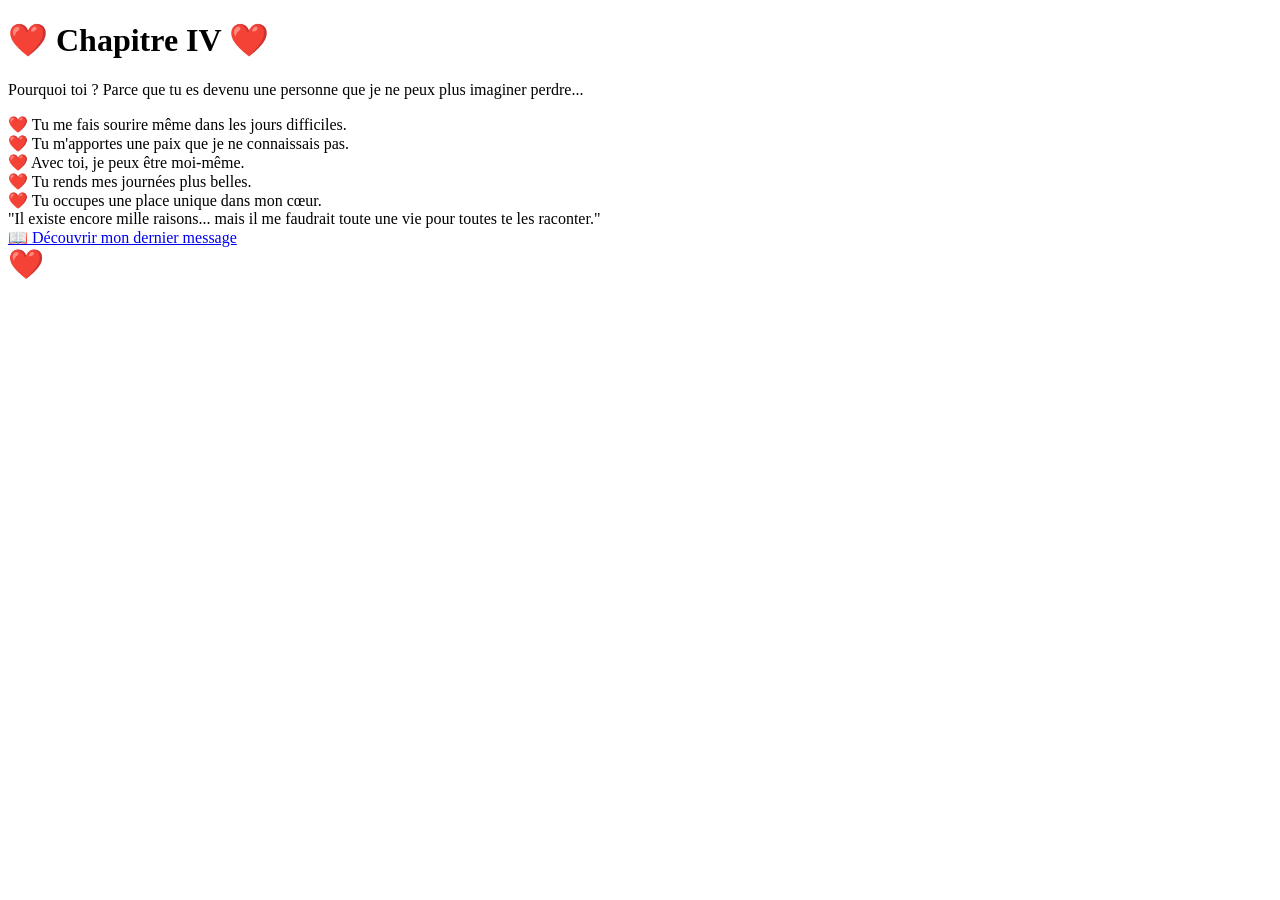
==== Page4.html @ d50ea656 "Add files via upload" ====
<!DOCTYPE html>
<html lang="fr">

<head>

    <meta charset="UTF-8">

    <meta name="viewport" content="width=device-width, initial-scale=1.0">

    <title>Chapitre IV ❤️</title>

    <link rel="stylesheet" href="Page4.css">

</head>

<body>

<audio id="musique" src="audio/musiquefinal.mp3" preload="auto"></audio>
<div class="container">

<h1>❤️ Chapitre IV ❤️</h1>

<div class="ligne"></div>

<p class="intro">

Pourquoi toi ?

Parce que tu es devenu une personne que je ne peux plus imaginer perdre...

</p>

<div class="raison">

❤️ Tu me fais sourire même dans les jours difficiles.

</div>

<div class="raison">

❤️ Tu m'apportes une paix que je ne connaissais pas.

</div>

<div class="raison">

❤️ Avec toi, je peux être moi-même.

</div>

<div class="raison">

❤️ Tu rends mes journées plus belles.

</div>

<div class="raison">

❤️ Tu occupes une place unique dans mon cœur.

</div>

<div class="citation">

"Il existe encore mille raisons...
mais il me faudrait toute une vie pour toutes te les raconter."

</div>

<a href="Page5.html" class="btn">

📖 Découvrir mon dernier message

</a>

</div>

<script src="Page4.js"></script>

</body>

</html>
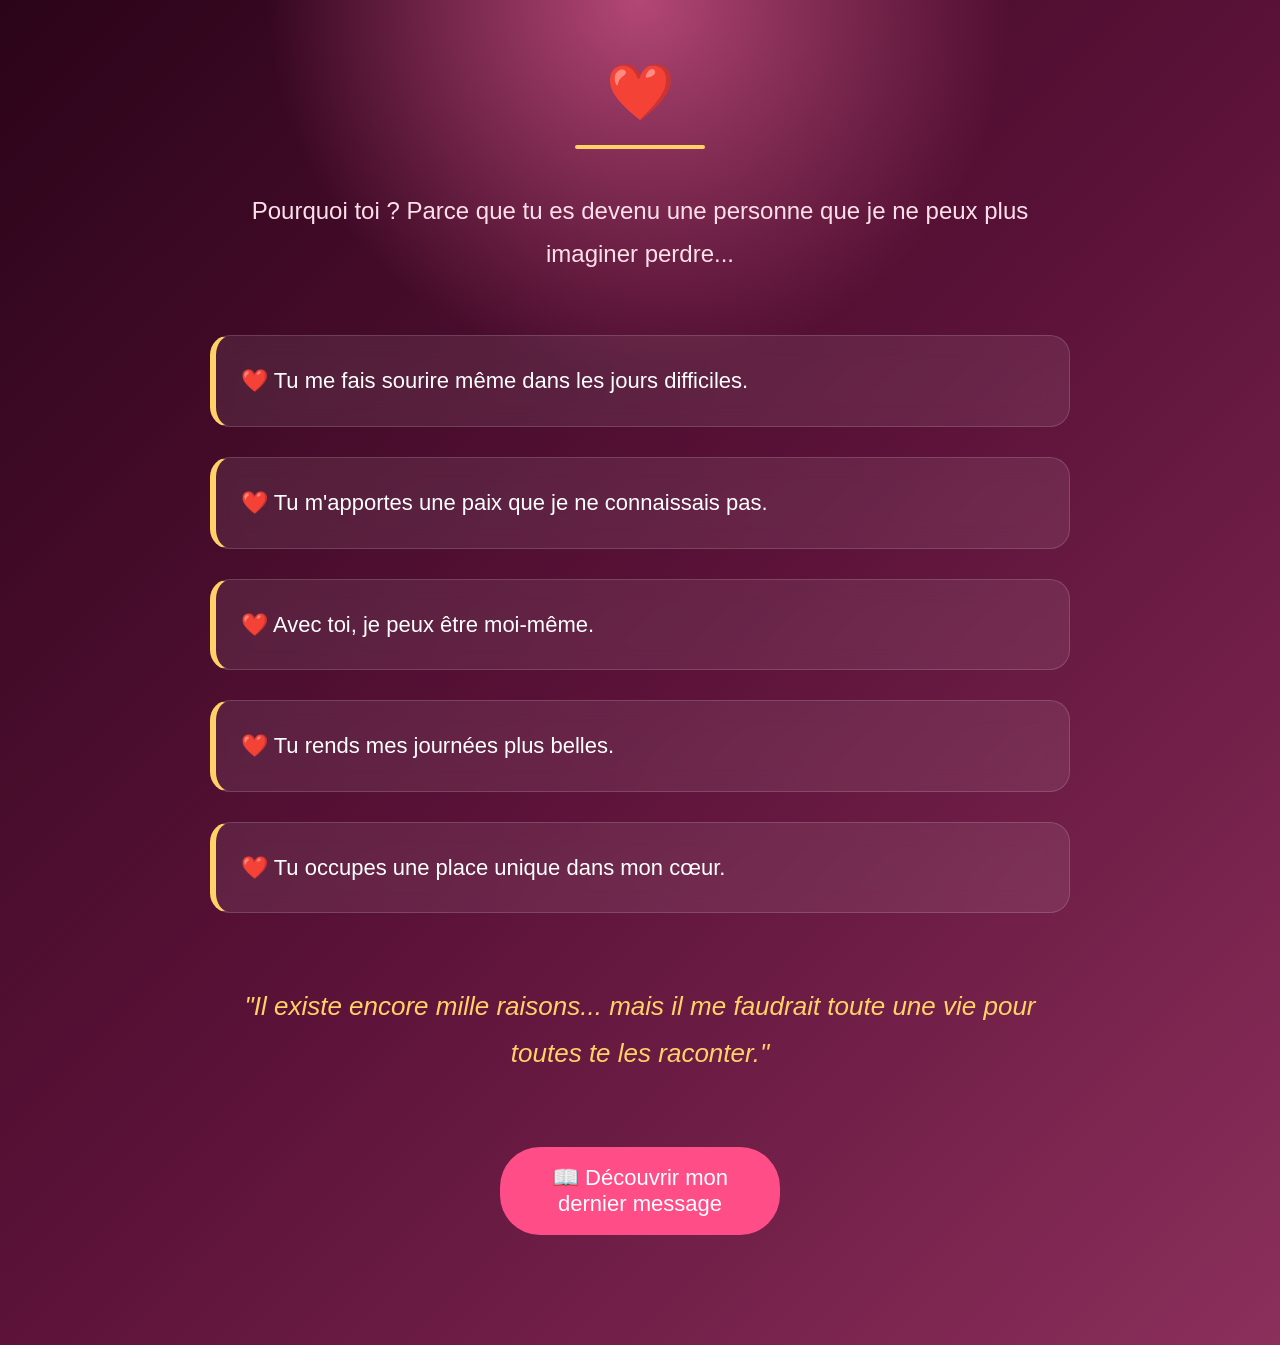
==== commit 34425d9d: "Update Page4.html" ====
--- a/Page4.html
+++ b/Page4.html
@@ -18,7 +18,7 @@
 <audio id="musique" src="audio/musiquefinal.mp3" preload="auto"></audio>
 <div class="container">
 
-<h1>❤️ Chapitre IV ❤️</h1>
+<h1> ❤️</h1>
 
 <div class="ligne"></div>
 
@@ -79,4 +79,4 @@
 
 </body>
 
-</html>+</html>
--- a/Page4.css
+++ b/Page4.css
@@ -0,0 +1,230 @@
+*{
+    margin:0;
+    padding:0;
+    box-sizing:border-box;
+}
+
+body{
+
+    font-family:Arial,sans-serif;
+
+    background:
+    radial-gradient(circle at top,#b34775 0%,transparent 25%),
+    linear-gradient(135deg,#2b0419,#5b1238,#8b2f5b);
+
+    color:white;
+
+    overflow-x:hidden;
+
+}
+
+/* Conteneur */
+
+.container{
+
+    width:90%;
+
+    max-width:900px;
+
+    margin:auto;
+
+    padding:60px 20px;
+
+}
+
+/* Titre */
+
+h1{
+
+    text-align:center;
+
+    font-size:55px;
+
+    color:#ffe8f1;
+
+    margin-bottom:15px;
+
+}
+
+.ligne{
+
+    width:130px;
+
+    height:4px;
+
+    background:#ffd166;
+
+    margin:20px auto 40px;
+
+    border-radius:30px;
+
+}
+
+/* Introduction */
+
+.intro{
+
+    text-align:center;
+
+    font-size:24px;
+
+    color:#ffe0ea;
+
+    line-height:1.8;
+
+    margin-bottom:60px;
+
+}
+
+/* Les cartes */
+
+.raison{
+
+    background:rgba(255,255,255,.08);
+
+    backdrop-filter:blur(12px);
+
+    border:1px solid rgba(255,255,255,.15);
+
+    border-left:6px solid #ffd166;
+
+    padding:25px;
+
+    margin:30px 0;
+
+    border-radius:20px;
+
+    font-size:22px;
+
+    line-height:1.8;
+
+    transition:.5s;
+
+    opacity:0;
+
+    transform:translateY(80px);
+
+}
+
+/* Animation */
+
+.raison.visible{
+
+    opacity:1;
+
+    transform:translateY(0);
+
+}
+
+/* Survol */
+
+.raison:hover{
+
+    transform:translateY(-8px);
+
+    box-shadow:0 15px 35px rgba(0,0,0,.4);
+
+}
+
+/* Citation */
+
+.citation{
+
+    margin:70px auto;
+
+    text-align:center;
+
+    font-size:26px;
+
+    color:#ffd166;
+
+    font-style:italic;
+
+    line-height:1.8;
+
+}
+
+/* Bouton */
+
+.btn{
+
+    display:block;
+
+    width:280px;
+
+    margin:50px auto;
+
+    text-align:center;
+
+    padding:18px;
+
+    background:#ff4d88;
+
+    color:white;
+
+    text-decoration:none;
+
+    border-radius:40px;
+
+    font-size:22px;
+
+    transition:.4s;
+
+}
+
+.btn:hover{
+
+    background:white;
+
+    color:#ff4d88;
+
+    transform:scale(1.05);
+
+}
+/* ==============================
+   COEURS QUI TOMBENT
+============================== */
+
+.coeur{
+
+    position:fixed;
+
+    top:-30px;
+
+    animation:tomber 6s linear forwards;
+
+    pointer-events:none;
+
+    z-index:999;
+
+}
+
+@keyframes tomber{
+
+    from{
+
+        transform:translateY(0);
+
+        opacity:1;
+
+    }
+
+    to{
+
+        transform:translateY(110vh);
+
+        opacity:0;
+
+    }
+
+}
+
+/* Transition de la page */
+
+body{
+
+    opacity:1;
+
+    transition:opacity .8s;
+
+}
